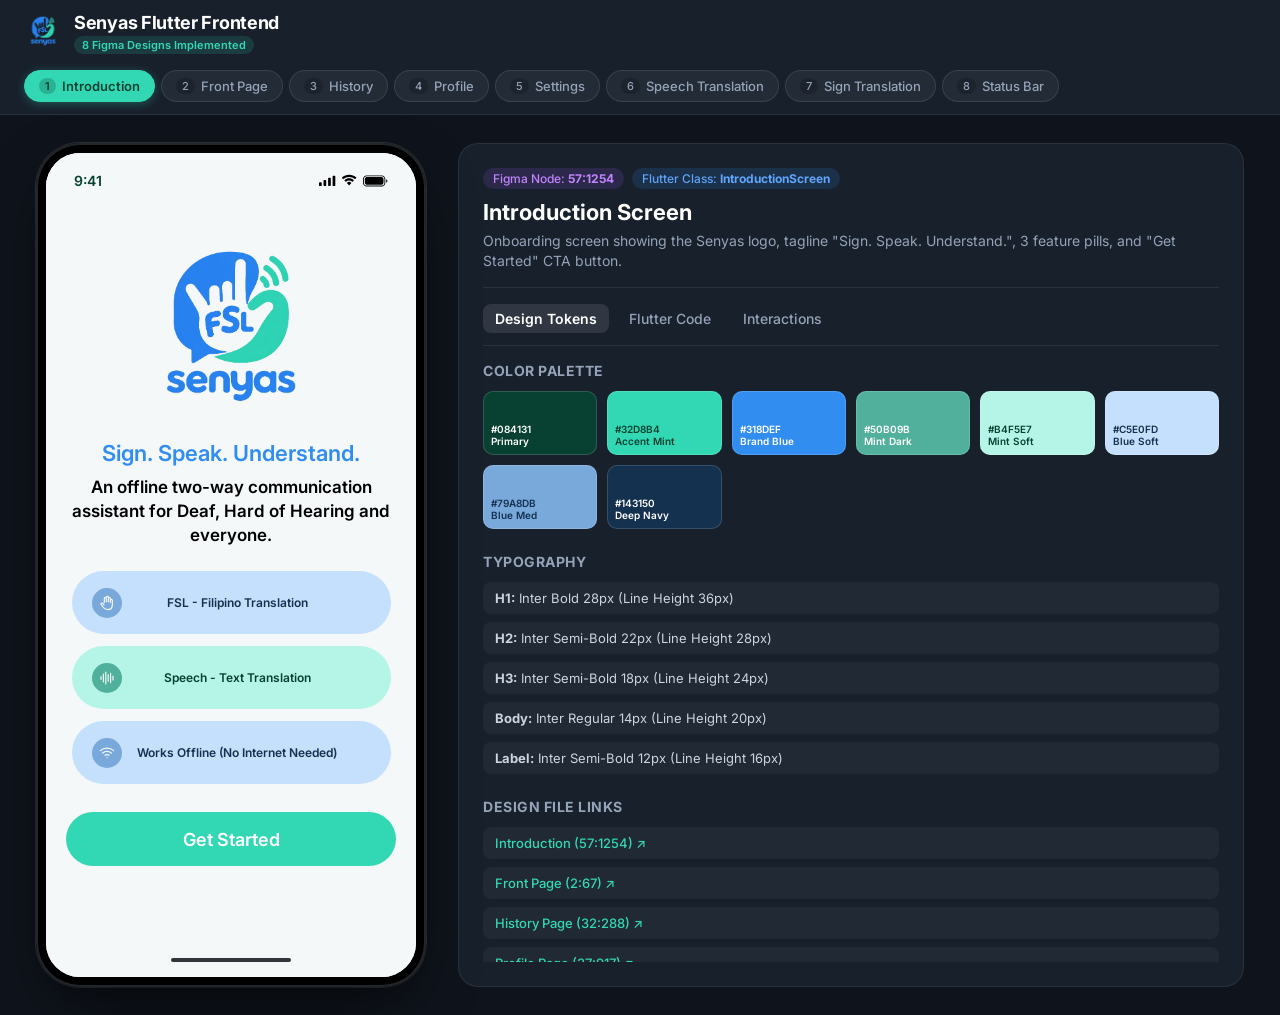
==== web_preview/index.html @ da2458f9 "feat(ui): frontend code" ====
<!DOCTYPE html>
<html lang="en">
<head>
  <meta charset="UTF-8">
  <meta name="viewport" content="width=device-width, initial-scale=1.0">
  <title>Senyas - Flutter Frontend Preview & Figma Designs</title>
  <meta name="description" content="Interactive Flutter frontend preview implementing 8 Figma designs for Senyas - Offline Two-Way Communication Assistant">
  <link rel="preconnect" href="https://fonts.googleapis.com">
  <link rel="preconnect" href="https://fonts.gstatic.com" crossorigin>
  <link href="https://fonts.googleapis.com/css2?family=Inter:wght@400;500;600;700&display=swap" rel="stylesheet">
  <link rel="stylesheet" href="index.css">
</head>
<body>
  <div class="app-layout">
    <!-- Top Navigation Header -->
    <header class="top-bar">
      <div class="brand">
        <div class="brand-icon">
          <img src="../assets/images/senyas_logo.png" alt="Senyas Logo" onerror="this.style.display='none'">
        </div>
        <div class="brand-info">
          <h1>Senyas Flutter Frontend</h1>
          <span class="badge">8 Figma Designs Implemented</span>
        </div>
      </div>
      <div class="screen-selector-bar" id="screen-selector">
        <button class="screen-tab active" data-screen="intro" id="tab-intro">
          <span class="screen-num">1</span> Introduction
        </button>
        <button class="screen-tab" data-screen="home" id="tab-home">
          <span class="screen-num">2</span> Front Page
        </button>
        <button class="screen-tab" data-screen="history" id="tab-history">
          <span class="screen-num">3</span> History
        </button>
        <button class="screen-tab" data-screen="profile" id="tab-profile">
          <span class="screen-num">4</span> Profile
        </button>
        <button class="screen-tab" data-screen="settings" id="tab-settings">
          <span class="screen-num">5</span> Settings
        </button>
        <button class="screen-tab" data-screen="speech" id="tab-speech">
          <span class="screen-num">6</span> Speech Translation
        </button>
        <button class="screen-tab" data-screen="sign" id="tab-sign">
          <span class="screen-num">7</span> Sign Translation
        </button>
        <button class="screen-tab" data-screen="statusbar" id="tab-statusbar">
          <span class="screen-num">8</span> Status Bar
        </button>
      </div>
    </header>

    <!-- Main Content Stage -->
    <main class="preview-stage">
      <!-- Left: Mobile Device Viewport -->
      <div class="device-column">
        <div class="device-frame" id="device-frame">
          <div class="device-screen" id="device-screen">
            <!-- Screen 1: Introduction (57:1254) -->
            <section class="screen-view active" id="screen-intro" data-node="57:1254">
              <div class="ios-status-bar intro-tint">
                <span class="status-time">9:41</span>
                <div class="status-icons">
                  <img src="../assets/icons/ios_signal_green.svg" alt="signal" class="status-icon">
                  <img src="../assets/icons/ios_wifi_green.svg" alt="wifi" class="status-icon">
                  <img src="../assets/icons/ios_battery_green.svg" alt="battery" class="status-battery">
                </div>
              </div>
              <div class="screen-scrollable intro-content">
                <div class="intro-logo-wrap">
                  <img src="../assets/images/senyas_logo.png" alt="Senyas Logo" class="intro-logo">
                </div>
                <h2 class="intro-title">Sign. Speak. Understand.</h2>
                <p class="intro-desc">An offline two-way communication assistant for Deaf, Hard of Hearing and everyone.</p>

                <div class="feature-pills">
                  <div class="pill pill-blue">
                    <div class="pill-icon-circle blue-circle">
                      <img src="../assets/icons/wave.svg" alt="Wave icon">
                    </div>
                    <span class="pill-text blue-text">FSL - Filipino Translation</span>
                  </div>
                  <div class="pill pill-mint">
                    <div class="pill-icon-circle mint-circle">
                      <img src="../assets/icons/spectrum_teal.svg" alt="Spectrum icon">
                    </div>
                    <span class="pill-text mint-text">Speech - Text Translation</span>
                  </div>
                  <div class="pill pill-blue">
                    <div class="pill-icon-circle blue-circle">
                      <img src="../assets/icons/wifi_blue.svg" alt="Wifi icon">
                    </div>
                    <span class="pill-text blue-text">Works Offline (No Internet Needed)</span>
                  </div>
                </div>

                <button class="btn-primary" id="btn-get-started">Get Started</button>
              </div>
              <div class="ios-home-indicator"><div class="indicator-bar"></div></div>
            </section>

            <!-- Screen 2: Front Page / Home (2:67) -->
            <section class="screen-view" id="screen-home" data-node="2:67">
              <div class="ios-status-bar dark-tint">
                <span class="status-time">9:41</span>
                <div class="status-icons">
                  <img src="../assets/icons/ios_signal_dark.svg" alt="signal" class="status-icon">
                  <img src="../assets/icons/ios_wifi_dark.svg" alt="wifi" class="status-icon">
                  <img src="../assets/icons/ios_battery_dark.svg" alt="battery" class="status-battery">
                </div>
              </div>
              <div class="page-header">
                <div class="header-titles">
                  <h2>Senyas</h2>
                  <span class="header-sub">FTL Sign Translator AI</span>
                </div>
                <button class="icon-btn" id="home-ellipsis-btn">
                  <img src="../assets/icons/ellipsis.svg" alt="Options">
                </button>
              </div>
              <div class="screen-scrollable">
                <!-- Featured Banner -->
                <div class="feature-banner" id="banner-sign-quick">
                  <img src="../assets/images/sign_communication.png" alt="Sign communication" class="banner-img">
                  <div class="banner-text">
                    <h3>Sign to translate to<br>FTL</h3>
                    <p>Capture using the camera</p>
                  </div>
                </div>

                <!-- Sign Translation Card Button -->
                <div class="action-card card-mint" id="action-sign">
                  <div class="card-icon-circle mint-deep">
                    <img src="../assets/icons/camera_filled.svg" alt="Camera icon">
                  </div>
                  <div class="card-text">
                    <h4>Sign Translation</h4>
                    <p>Sign to Text</p>
                  </div>
                  <img src="../assets/icons/chevron_next.svg" alt="Next" class="chevron-next">
                </div>

                <!-- Speech Translation Card Button -->
                <div class="action-card card-blue" id="action-speech">
                  <div class="card-icon-circle blue-deep">
                    <img src="../assets/icons/mic_filled.svg" alt="Mic icon">
                  </div>
                  <div class="card-text">
                    <h4 class="blue-text-deep">Speech Translation</h4>
                    <p>Voice to Text</p>
                  </div>
                  <img src="../assets/icons/chevron_next.svg" alt="Next" class="chevron-next">
                </div>
              </div>
              <!-- Bottom Navigation Bar -->
              <div class="bottom-nav">
                <button class="nav-item active" data-nav="home">
                  <img src="../assets/icons/house_active.svg" alt="Home">
                </button>
                <button class="nav-item" data-nav="history">
                  <img src="../assets/icons/history_inactive.svg" alt="History">
                </button>
                <button class="nav-item" data-nav="profile">
                  <img src="../assets/icons/user_inactive.svg" alt="Profile">
                </button>
              </div>
              <div class="ios-home-indicator"><div class="indicator-bar"></div></div>
            </section>

            <!-- Screen 3: History Page (32:288) -->
            <section class="screen-view" id="screen-history" data-node="32:288">
              <div class="ios-status-bar dark-tint">
                <span class="status-time">9:41</span>
                <div class="status-icons">
                  <img src="../assets/icons/ios_signal_dark.svg" alt="signal" class="status-icon">
                  <img src="../assets/icons/ios_wifi_dark.svg" alt="wifi" class="status-icon">
                  <img src="../assets/icons/ios_battery_dark.svg" alt="battery" class="status-battery">
                </div>
              </div>
              <div class="page-header">
                <div class="header-titles">
                  <h2>History</h2>
                </div>
                <button class="icon-btn" id="history-ellipsis-btn">
                  <img src="../assets/icons/ellipsis.svg" alt="Options">
                </button>
              </div>
              <div class="screen-scrollable history-list">
                <!-- History Item 1 -->
                <div class="history-card">
                  <div class="history-icon-circle mint-deep">
                    <img src="../assets/icons/wave_white.svg" alt="Sign icon">
                  </div>
                  <div class="history-info">
                    <span class="history-tag mint-tag">Sign Translation</span>
                    <p class="history-text">Kamusta Ka?</p>
                  </div>
                  <span class="history-time">9:41 PM</span>
                </div>

                <!-- History Item 2 -->
                <div class="history-card">
                  <div class="history-icon-circle blue-deep">
                    <img src="../assets/icons/spectrum_white.svg" alt="Speech icon">
                  </div>
                  <div class="history-info">
                    <span class="history-tag blue-tag">Speech Translation</span>
                    <p class="history-text">Hello, nice to meet you po</p>
                  </div>
                  <span class="history-time">9:40 PM</span>
                </div>

                <!-- History Item 3 -->
                <div class="history-card">
                  <div class="history-icon-circle mint-deep">
                    <img src="../assets/icons/wave_white.svg" alt="Sign icon">
                  </div>
                  <div class="history-info">
                    <span class="history-tag mint-tag">Sign Translation</span>
                    <p class="history-text">Salamat po.</p>
                  </div>
                  <span class="history-time">9:11 PM</span>
                </div>

                <!-- History Item 4 -->
                <div class="history-card">
                  <div class="history-icon-circle blue-deep">
                    <img src="../assets/icons/spectrum_white.svg" alt="Speech icon">
                  </div>
                  <div class="history-info">
                    <span class="history-tag blue-tag">Speech Translation</span>
                    <p class="history-text">Punta lang po kayo sa unang kanto.</p>
                  </div>
                  <span class="history-time">9:11 PM</span>
                </div>

                <!-- History Item 5 -->
                <div class="history-card">
                  <div class="history-icon-circle mint-deep">
                    <img src="../assets/icons/wave_white.svg" alt="Sign icon">
                  </div>
                  <div class="history-info">
                    <span class="history-tag mint-tag">Sign Translation</span>
                    <p class="history-text">Saang kanto po ang karinderya?</p>
                  </div>
                  <span class="history-time">9:41 PM</span>
                </div>
              </div>
              <div class="bottom-nav">
                <button class="nav-item" data-nav="home">
                  <img src="../assets/icons/house_inactive.svg" alt="Home">
                </button>
                <button class="nav-item active" data-nav="history">
                  <img src="../assets/icons/history_active.svg" alt="History">
                </button>
                <button class="nav-item" data-nav="profile">
                  <img src="../assets/icons/user_inactive.svg" alt="Profile">
                </button>
              </div>
              <div class="ios-home-indicator"><div class="indicator-bar"></div></div>
            </section>

            <!-- Screen 4: Profile Page (37:917) -->
            <section class="screen-view" id="screen-profile" data-node="37:917">
              <div class="ios-status-bar dark-tint">
                <span class="status-time">9:41</span>
                <div class="status-icons">
                  <img src="../assets/icons/ios_signal_dark.svg" alt="signal" class="status-icon">
                  <img src="../assets/icons/ios_wifi_dark.svg" alt="wifi" class="status-icon">
                  <img src="../assets/icons/ios_battery_dark.svg" alt="battery" class="status-battery">
                </div>
              </div>
              <div class="page-header">
                <div class="header-titles">
                  <h2>Profile</h2>
                </div>
                <button class="icon-btn" id="profile-ellipsis-btn">
                  <img src="../assets/icons/ellipsis.svg" alt="Options">
                </button>
              </div>
              <div class="screen-scrollable">
                <div class="profile-hero">
                  <img src="../assets/images/senyas_logo.png" alt="Senyas Logo" class="profile-logo">
                  <h3 class="profile-tagline">Sign. Speak. Understand.</h3>
                </div>

                <div class="settings-group">
                  <div class="setting-row" id="profile-about-row">
                    <div class="setting-icon-box">
                      <img src="../assets/icons/about.svg" alt="About">
                    </div>
                    <div class="setting-text">
                      <h5>About Senyas</h5>
                      <p>Version 1.0.0 (Offline)</p>
                    </div>
                    <img src="../assets/icons/chevron_next_alt.svg" alt="Go" class="row-arrow">
                  </div>
                  <div class="setting-row" id="profile-model-row">
                    <div class="setting-icon-box">
                      <img src="../assets/icons/model_gear.svg" alt="Model">
                    </div>
                    <div class="setting-text">
                      <h5>Model Info</h5>
                      <p>Gemma 4 E28 + Whispher</p>
                    </div>
                    <img src="../assets/icons/chevron_next_alt.svg" alt="Go" class="row-arrow">
                  </div>
                  <div class="setting-row" id="profile-device-row">
                    <div class="setting-icon-box">
                      <img src="../assets/icons/device_phone.svg" alt="Device">
                    </div>
                    <div class="setting-text">
                      <h5>Device</h5>
                      <p>Cactus (Android)</p>
                    </div>
                    <img src="../assets/icons/chevron_next_alt.svg" alt="Go" class="row-arrow">
                  </div>
                  <div class="setting-row" id="profile-privacy-row">
                    <div class="setting-icon-box">
                      <img src="../assets/icons/privacy_padlock.svg" alt="Privacy">
                    </div>
                    <div class="setting-text">
                      <h5>Privacy</h5>
                      <p>Your data stays on your device</p>
                    </div>
                    <img src="../assets/icons/chevron_next_alt.svg" alt="Go" class="row-arrow">
                  </div>
                </div>
              </div>
              <div class="bottom-nav">
                <button class="nav-item" data-nav="home">
                  <img src="../assets/icons/house_inactive.svg" alt="Home">
                </button>
                <button class="nav-item" data-nav="history">
                  <img src="../assets/icons/history_inactive.svg" alt="History">
                </button>
                <button class="nav-item active" data-nav="profile">
                  <img src="../assets/icons/user_active.svg" alt="Profile">
                </button>
              </div>
              <div class="ios-home-indicator"><div class="indicator-bar"></div></div>
            </section>

            <!-- Screen 5: Settings Page (36:705) -->
            <section class="screen-view" id="screen-settings" data-node="36:705">
              <div class="ios-status-bar dark-tint">
                <span class="status-time">9:41</span>
                <div class="status-icons">
                  <img src="../assets/icons/ios_signal_dark.svg" alt="signal" class="status-icon">
                  <img src="../assets/icons/ios_wifi_dark.svg" alt="wifi" class="status-icon">
                  <img src="../assets/icons/ios_battery_dark.svg" alt="battery" class="status-battery">
                </div>
              </div>
              <div class="sub-header">
                <button class="back-btn" id="settings-back-btn">
                  <img src="../assets/icons/arrow_back.svg" alt="Back">
                </button>
                <h2>Settings</h2>
              </div>
              <div class="screen-scrollable settings-body">
                <div class="section-block">
                  <h3 class="section-title">Model Management</h3>
                  <p class="section-desc">Automatically loads and unloads models to save VRAM and keep performance fast.</p>
                  <div class="setting-card">
                    <img src="../assets/icons/ai_sparkle.svg" alt="AI Sparkle" class="card-icon">
                    <div class="card-info">
                      <h5>Whisper STT Model</h5>
                      <p>Enable Whisper speech-to-text model management</p>
                    </div>
                    <label class="toggle-switch">
                      <input type="checkbox" id="toggle-whisper">
                      <span class="toggle-slider"></span>
                    </label>
                  </div>
                </div>

                <div class="section-block">
                  <h3 class="section-title">Performance</h3>
                  <p class="section-desc">Settings to optimize and enhance certain feature for lower-end devices</p>
                  <div class="setting-card-group">
                    <div class="setting-row-group">
                      <img src="../assets/icons/speech_bubble.svg" alt="Speech" class="card-icon">
                      <div class="card-info">
                        <h5>Disable Thinking Mode</h5>
                        <p>Lower Latency For Real Time Use</p>
                      </div>
                      <label class="toggle-switch">
                        <input type="checkbox" id="toggle-thinking">
                        <span class="toggle-slider"></span>
                      </label>
                    </div>
                    <div class="group-divider"></div>
                    <div class="setting-row-group">
                      <img src="../assets/icons/gear_settings.svg" alt="Gear" class="card-icon">
                      <div class="card-info">
                        <h5>Optimize Performance</h5>
                        <p>Balanced performance & Memory</p>
                      </div>
                      <label class="toggle-switch">
                        <input type="checkbox" id="toggle-optimize">
                        <span class="toggle-slider"></span>
                      </label>
                    </div>
                  </div>
                </div>
              </div>
              <div class="bottom-nav">
                <button class="nav-item active" data-nav="home">
                  <img src="../assets/icons/house_active.svg" alt="Home">
                </button>
                <button class="nav-item" data-nav="history">
                  <img src="../assets/icons/history_inactive.svg" alt="History">
                </button>
                <button class="nav-item" data-nav="profile">
                  <img src="../assets/icons/user_inactive.svg" alt="Profile">
                </button>
              </div>
              <div class="ios-home-indicator"><div class="indicator-bar"></div></div>
            </section>

            <!-- Screen 6: Speech Translation (32:471) -->
            <section class="screen-view" id="screen-speech" data-node="32:471">
              <div class="ios-status-bar dark-tint">
                <span class="status-time">9:41</span>
                <div class="status-icons">
                  <img src="../assets/icons/ios_signal_dark.svg" alt="signal" class="status-icon">
                  <img src="../assets/icons/ios_wifi_dark.svg" alt="wifi" class="status-icon">
                  <img src="../assets/icons/ios_battery_dark.svg" alt="battery" class="status-battery">
                </div>
              </div>
              <div class="sub-header">
                <button class="back-btn" id="speech-back-btn">
                  <img src="../assets/icons/arrow_back.svg" alt="Back">
                </button>
                <h2>Speech Translation</h2>
              </div>
              <div class="screen-scrollable speech-content">
                <!-- Concentric Mic Animation Area -->
                <div class="mic-concentric-wrap" id="mic-trigger">
                  <div class="mic-ring outer-ring" id="mic-outer"></div>
                  <div class="mic-ring middle-ring" id="mic-middle"></div>
                  <div class="mic-circle" id="mic-inner">
                    <img src="../assets/icons/mic_large.svg" alt="Mic Large">
                  </div>
                </div>

                <h3 class="mic-status-label" id="mic-status-text">Tap to Speak</h3>
                <p class="mic-status-desc">Speak in Filipino or English</p>

                <!-- Translation Result 1 -->
                <div class="speech-bubble-card">
                  <div class="bubble-text">
                    <h4>Hello, how are you today?</h4>
                    <span class="bubble-tag">→ English</span>
                  </div>
                </div>

                <!-- Translation Result 2 -->
                <div class="speech-bubble-card">
                  <div class="bubble-text">
                    <h4>Ano ginagawa mo?</h4>
                    <span class="bubble-tag">→ Filipino</span>
                  </div>
                  <img src="../assets/icons/chevron_next.svg" alt="Next" class="chevron-next">
                </div>

                <div class="down-indicator">∨</div>
              </div>
              <div class="ios-home-indicator"><div class="indicator-bar"></div></div>
            </section>

            <!-- Screen 7: Sign Translation (37:1111) -->
            <section class="screen-view" id="screen-sign" data-node="37:1111">
              <div class="ios-status-bar dark-tint">
                <span class="status-time">9:41</span>
                <div class="status-icons">
                  <img src="../assets/icons/ios_signal_dark.svg" alt="signal" class="status-icon">
                  <img src="../assets/icons/ios_wifi_dark.svg" alt="wifi" class="status-icon">
                  <img src="../assets/icons/ios_battery_dark.svg" alt="battery" class="status-battery">
                </div>
              </div>
              <div class="sub-header">
                <button class="back-btn" id="sign-back-btn">
                  <img src="../assets/icons/arrow_back.svg" alt="Back">
                </button>
                <h2>Sign Translation</h2>
              </div>
              <div class="screen-scrollable sign-content">
                <!-- Camera Viewfinder -->
                <div class="camera-viewport">
                  <div class="reticle-corner top-left"></div>
                  <div class="reticle-corner top-right"></div>
                  <div class="reticle-corner bottom-left"></div>
                  <div class="reticle-corner bottom-right"></div>

                  <div class="camera-simulation" id="camera-simulation">
                    <div class="hand-tracking-icon" id="hand-icon">🤟</div>
                    <span class="camera-overlay-tag" id="hand-status-tag">Hand Tracking Active</span>
                  </div>
                </div>

                <!-- Detecting status indicator -->
                <div class="detecting-row">
                  <div class="pulsing-ring" id="pulse-indicator">
                    <div class="inner-dot"></div>
                  </div>
                  <span id="detecting-text">Detecting Sign...</span>
                </div>

                <!-- Recognized sign card -->
                <div class="recognized-card">
                  <div class="recognized-info">
                    <h4>Kamusta ka?</h4>
                    <p>(How are you?)</p>
                  </div>
                  <button class="speaker-btn" id="speaker-tts-btn" title="Speak translation">
                    <img src="../assets/icons/speaker.svg" alt="Speaker">
                  </button>
                </div>

                <!-- Big Stop Action Button -->
                <div class="stop-action-wrap">
                  <button class="circle-stop-btn" id="btn-toggle-sign-detection" title="Stop / Start Detection">
                    <img src="../assets/icons/stop.svg" alt="Stop" id="stop-icon-img">
                  </button>
                </div>
              </div>
              <div class="ios-home-indicator"><div class="indicator-bar"></div></div>
            </section>

            <!-- Screen 8: Status Bar Standalone Component (32:412) -->
            <section class="screen-view" id="screen-statusbar" data-node="32:412">
              <div class="component-showcase">
                <h3>Figma Node 32:412: Status Bar Component</h3>
                <p>Standalone reusable iOS status bar widget with dynamic themes and pixel-perfect proportions.</p>

                <div class="component-card">
                  <h4>Primary Green Theme (#084131) - Node 32:412 Specification</h4>
                  <div class="ios-status-bar intro-tint showcase-bar">
                    <span class="status-time">9:41</span>
                    <div class="status-icons">
                      <img src="../assets/icons/ios_signal_green.svg" alt="signal" class="status-icon">
                      <img src="../assets/icons/ios_wifi_green.svg" alt="wifi" class="status-icon">
                      <img src="../assets/icons/ios_battery_green.svg" alt="battery" class="status-battery">
                    </div>
                  </div>
                </div>

                <div class="component-card">
                  <h4>Dark Neutral Theme (#30343B) - In-App Standard</h4>
                  <div class="ios-status-bar dark-tint showcase-bar">
                    <span class="status-time">9:41</span>
                    <div class="status-icons">
                      <img src="../assets/icons/ios_signal_dark.svg" alt="signal" class="status-icon">
                      <img src="../assets/icons/ios_wifi_dark.svg" alt="wifi" class="status-icon">
                      <img src="../assets/icons/ios_battery_dark.svg" alt="battery" class="status-battery">
                    </div>
                  </div>
                </div>

                <div class="component-specs">
                  <h5>Flutter Widget Implementation:</h5>
                  <code>SenyasStatusBar(isDark: false, textColor: AppColors.primary)</code>
                  <p class="spec-note">Supports SVG icons, custom time, and automatic brightness switching.</p>
                </div>
              </div>
            </section>
          </div>
        </div>
      </div>

      <!-- Right: Design & Code Inspection Panel -->
      <aside class="inspector-panel">
        <div class="inspector-header">
          <div class="badge-row">
            <span class="tag-figma">Figma Node: <strong id="inspect-node-id">57:1254</strong></span>
            <span class="tag-flutter">Flutter Class: <strong id="inspect-flutter-class">IntroductionScreen</strong></span>
          </div>
          <h2 id="inspect-title">Introduction Screen</h2>
          <p id="inspect-desc">Initial welcome screen with offline features breakdown and onboarding flow.</p>
        </div>

        <div class="inspector-tabs">
          <button class="inspect-tab active" data-tab="tokens">Design Tokens</button>
          <button class="inspect-tab" data-tab="code">Flutter Code</button>
          <button class="inspect-tab" data-tab="flow">Interactions</button>
        </div>

        <div class="inspector-content">
          <!-- Tokens Tab -->
          <div class="tab-pane active" id="pane-tokens">
            <div class="token-group">
              <h4>Color Palette</h4>
              <div class="palette-grid">
                <div class="palette-swatch" style="background:#084131" title="Primary #084131"><span>#084131<br>Primary</span></div>
                <div class="palette-swatch" style="background:#32D8B4; color:#084131" title="Accent #32D8B4"><span>#32D8B4<br>Accent Mint</span></div>
                <div class="palette-swatch" style="background:#318DEF" title="Accent2 #318DEF"><span>#318DEF<br>Brand Blue</span></div>
                <div class="palette-swatch" style="background:#50B09B" title="Accent/2 #50B09B"><span>#50B09B<br>Mint Dark</span></div>
                <div class="palette-swatch" style="background:#B4F5E7; color:#084131" title="Accent/3 #B4F5E7"><span>#B4F5E7<br>Mint Soft</span></div>
                <div class="palette-swatch" style="background:#C5E0FD; color:#143150" title="Accent2/6 #C5E0FD"><span>#C5E0FD<br>Blue Soft</span></div>
                <div class="palette-swatch" style="background:#79A8DB; color:#143150" title="Accent2/4 #79A8DB"><span>#79A8DB<br>Blue Med</span></div>
                <div class="palette-swatch" style="background:#143150" title="Accent2/1 #143150"><span>#143150<br>Deep Navy</span></div>
              </div>
            </div>

            <div class="token-group">
              <h4>Typography</h4>
              <ul class="spec-list">
                <li><strong>H1:</strong> Inter Bold 28px (Line Height 36px)</li>
                <li><strong>H2:</strong> Inter Semi-Bold 22px (Line Height 28px)</li>
                <li><strong>H3:</strong> Inter Semi-Bold 18px (Line Height 24px)</li>
                <li><strong>Body:</strong> Inter Regular 14px (Line Height 20px)</li>
                <li><strong>Label:</strong> Inter Semi-Bold 12px (Line Height 16px)</li>
              </ul>
            </div>

            <div class="token-group">
              <h4>Design File Links</h4>
              <ul class="spec-list">
                <li><a href="https://www.figma.com/design/aIVz9pli871Iiua4myPIUd/Senyas?node-id=57-1254&m=dev" target="_blank" rel="noreferrer">Introduction (57:1254) ↗</a></li>
                <li><a href="https://www.figma.com/design/aIVz9pli871Iiua4myPIUd/Senyas?node-id=2-67&m=dev" target="_blank" rel="noreferrer">Front Page (2:67) ↗</a></li>
                <li><a href="https://www.figma.com/design/aIVz9pli871Iiua4myPIUd/Senyas?node-id=32-288&m=dev" target="_blank" rel="noreferrer">History Page (32:288) ↗</a></li>
                <li><a href="https://www.figma.com/design/aIVz9pli871Iiua4myPIUd/Senyas?node-id=37-917&m=dev" target="_blank" rel="noreferrer">Profile Page (37:917) ↗</a></li>
                <li><a href="https://www.figma.com/design/aIVz9pli871Iiua4myPIUd/Senyas?node-id=36-705&m=dev" target="_blank" rel="noreferrer">Settings Page (36:705) ↗</a></li>
                <li><a href="https://www.figma.com/design/aIVz9pli871Iiua4myPIUd/Senyas?node-id=32-471&m=dev" target="_blank" rel="noreferrer">Speech Translation (32:471) ↗</a></li>
                <li><a href="https://www.figma.com/design/aIVz9pli871Iiua4myPIUd/Senyas?node-id=37-1111&m=dev" target="_blank" rel="noreferrer">Sign Translation (37:1111) ↗</a></li>
                <li><a href="https://www.figma.com/design/aIVz9pli871Iiua4myPIUd/Senyas?node-id=32-412&m=dev" target="_blank" rel="noreferrer">Status Bar (32:412) ↗</a></li>
              </ul>
            </div>
          </div>

          <!-- Code Tab -->
          <div class="tab-pane" id="pane-code">
            <pre><code id="code-snippet">// Flutter Code Snippet will appear here</code></pre>
          </div>

          <!-- Interactions Tab -->
          <div class="tab-pane" id="pane-flow">
            <div class="token-group">
              <h4>Interactive Actions Available in this View:</h4>
              <ul class="spec-list" id="interaction-list">
                <li>Tap <strong>"Get Started"</strong> button to navigate directly to the Main Home Screen.</li>
                <li>Click any tab in the top bar to switch instantly to another Figma design.</li>
                <li>Full interactive state simulation: toggle switches, ripple mic, camera landmark simulation, and text-to-speech audio!</li>
              </ul>
            </div>
          </div>
        </div>
      </aside>
    </main>
  </div>

  <script src="app.js"></script>
</body>
</html>
---- web_preview/index.css ----
/* Senyas Figma Design System CSS */
:root {
  --primary: #084131;
  --accent-mint: #32D8B4;
  --accent-green-dark: #50B09B;
  --accent-green-soft: #B4F5E7;
  --accent-blue: #318DEF;
  --accent-blue-dark: #143150;
  --accent-blue-medium: #4092E9;
  --accent-blue-light: #79A8DB;
  --accent-blue-lighter: #CBDFF3;
  --accent-blue-soft: #C5E0FD;
  --sign-card-bg: rgba(50, 216, 180, 0.32);
  --speech-card-bg: rgba(64, 146, 233, 0.42);
  --bg-white: #FFFFFF;
  --bg-intro: #F4F8F9;
  --border-gray: #E2E4E7;
  --divider-gray: #CDE3EB;
  --text-primary: #000000;
  --text-dark: #30343B;
  --text-secondary: #697174;
  --text-muted: #B2B3B3;
  --nav-active-bg: #F4F5F6;
  --home-indicator: #30343B;
}

* {
  box-sizing: border-box;
  margin: 0;
  padding: 0;
  font-family: 'Inter', -apple-system, BlinkMacSystemFont, "Segoe UI", Roboto, sans-serif;
  -webkit-font-smoothing: antialiased;
}

body {
  background: #0f141c;
  color: #e2e8f0;
  min-height: 100vh;
  overflow-x: hidden;
}

/* App Layout */
.app-layout {
  display: flex;
  flex-direction: column;
  min-height: 100vh;
}

/* Top Navigation Bar */
.top-bar {
  background: #18202c;
  border-bottom: 1px solid rgba(255, 255, 255, 0.08);
  padding: 12px 24px;
  display: flex;
  flex-wrap: wrap;
  align-items: center;
  justify-content: space-between;
  gap: 16px;
  position: sticky;
  top: 0;
  z-index: 100;
}

.brand {
  display: flex;
  align-items: center;
  gap: 12px;
}

.brand-icon img {
  width: 38px;
  height: 38px;
  border-radius: 8px;
}

.brand-info h1 {
  font-size: 18px;
  font-weight: 700;
  color: #ffffff;
  letter-spacing: -0.3px;
}

.brand-info .badge {
  display: inline-block;
  font-size: 11px;
  font-weight: 600;
  background: rgba(50, 216, 180, 0.15);
  color: var(--accent-mint);
  padding: 2px 8px;
  border-radius: 12px;
  margin-top: 2px;
}

.screen-selector-bar {
  display: flex;
  gap: 6px;
  flex-wrap: wrap;
  align-items: center;
}

.screen-tab {
  background: rgba(255, 255, 255, 0.05);
  border: 1px solid rgba(255, 255, 255, 0.1);
  color: #94a3b8;
  font-size: 13px;
  font-weight: 500;
  padding: 7px 14px;
  border-radius: 20px;
  cursor: pointer;
  display: flex;
  align-items: center;
  gap: 6px;
  transition: all 0.2s ease;
}

.screen-tab:hover {
  background: rgba(255, 255, 255, 0.1);
  color: #ffffff;
}

.screen-tab.active {
  background: var(--accent-mint);
  border-color: var(--accent-mint);
  color: var(--primary);
  font-weight: 600;
  box-shadow: 0 2px 10px rgba(50, 216, 180, 0.3);
}

.screen-num {
  font-size: 11px;
  background: rgba(0, 0, 0, 0.18);
  padding: 1px 6px;
  border-radius: 10px;
}

/* Main Preview Stage */
.preview-stage {
  display: grid;
  grid-template-columns: auto 1fr;
  gap: 32px;
  padding: 28px 36px;
  max-width: 1400px;
  margin: 0 auto;
  width: 100%;
}

@media (max-width: 992px) {
  .preview-stage {
    grid-template-columns: 1fr;
    justify-items: center;
    padding: 20px;
  }
}

/* Device Frame Simulation (390 x 844 px) */
.device-column {
  display: flex;
  flex-direction: column;
  align-items: center;
}

.device-frame {
  width: 390px;
  height: 844px;
  background: #000000;
  border-radius: 44px;
  padding: 10px;
  box-shadow: 0 25px 60px -15px rgba(0, 0, 0, 0.7),
              0 0 0 1px rgba(255, 255, 255, 0.12),
              inset 0 0 0 2px #22252a;
  position: relative;
  overflow: hidden;
}

.device-screen {
  width: 100%;
  height: 100%;
  border-radius: 34px;
  overflow: hidden;
  background: #ffffff;
  position: relative;
}

/* Screen View Panels */
.screen-view {
  display: none;
  width: 100%;
  height: 100%;
  flex-direction: column;
  position: absolute;
  top: 0;
  left: 0;
}

.screen-view.active {
  display: flex;
}

/* Reusable iOS Status Bar (Height: 54) */
.ios-status-bar {
  height: 54px;
  width: 100%;
  padding: 0 28px;
  display: flex;
  align-items: center;
  justify-content: space-between;
  flex-shrink: 0;
  z-index: 10;
}

.ios-status-bar.intro-tint {
  background: var(--bg-intro);
  color: var(--primary);
}

.ios-status-bar.dark-tint {
  background: var(--bg-white);
  color: var(--text-dark);
}

.status-time {
  font-size: 14px;
  font-weight: 600;
}

.status-icons {
  display: flex;
  align-items: center;
  gap: 5px;
}

.status-icon {
  width: 17px;
  height: 17px;
}

.status-battery {
  width: 25px;
  height: 17px;
}

/* Screen Scrollable Body */
.screen-scrollable {
  flex: 1;
  overflow-y: auto;
  overflow-x: hidden;
  padding: 12px 24px 20px;
}

.screen-scrollable::-webkit-scrollbar {
  width: 0px;
}

/* iOS Home Indicator (Height: 34) */
.ios-home-indicator {
  height: 34px;
  width: 100%;
  display: flex;
  align-items: center;
  justify-content: center;
  flex-shrink: 0;
}

.indicator-bar {
  width: 120px;
  height: 4px;
  background: var(--home-indicator);
  border-radius: 100px;
}

/* Screen 1: Introduction Styles */
#screen-intro {
  background: var(--bg-intro);
}

.intro-content {
  display: flex;
  flex-direction: column;
  align-items: center;
  text-align: center;
  padding: 10px 20px 20px;
}

.intro-logo-wrap {
  width: 200px;
  height: 200px;
  display: flex;
  align-items: center;
  justify-content: center;
  margin-top: 10px;
}

.intro-logo {
  max-width: 100%;
  max-height: 100%;
  object-fit: contain;
}

.intro-title {
  font-size: 22px;
  font-weight: 600;
  line-height: 28px;
  color: var(--accent-blue);
  margin-top: 12px;
}

.intro-desc {
  font-size: 17px;
  font-weight: 600;
  line-height: 24px;
  color: var(--text-primary);
  margin-top: 8px;
  max-width: 320px;
}

.feature-pills {
  width: 100%;
  display: flex;
  flex-direction: column;
  gap: 12px;
  margin: 24px 0 28px;
  align-items: center;
}

.pill {
  width: 319px;
  height: 63px;
  border-radius: 34px;
  display: flex;
  align-items: center;
  padding: 0 20px;
}

.pill-blue {
  background: var(--accent-blue-soft);
}

.pill-mint {
  background: var(--accent-green-soft);
}

.pill-icon-circle {
  width: 30px;
  height: 30px;
  border-radius: 50%;
  display: flex;
  align-items: center;
  justify-content: center;
  flex-shrink: 0;
}

.blue-circle {
  background: var(--accent-blue-light);
}

.mint-circle {
  background: var(--accent-green-dark);
}

.pill-icon-circle img {
  width: 16px;
  height: 16px;
}

.pill-text {
  flex: 1;
  text-align: center;
  font-size: 12px;
  font-weight: 600;
  margin-right: 18px;
}

.blue-text {
  color: var(--accent-blue-dark);
}

.mint-text {
  color: var(--primary);
}

.btn-primary {
  width: 100%;
  height: 54px;
  background: var(--accent-mint);
  color: #ffffff;
  font-size: 18px;
  font-weight: 600;
  border: none;
  border-radius: 35px;
  cursor: pointer;
  transition: transform 0.15s ease, opacity 0.15s ease;
}

.btn-primary:active {
  transform: scale(0.98);
  opacity: 0.9;
}

/* Screen 2: Front Page / Header (Height: 89) */
.page-header {
  height: 89px;
  width: 100%;
  padding: 0 24px;
  display: flex;
  align-items: center;
  justify-content: space-between;
  border-bottom: 1px solid var(--divider-gray);
  flex-shrink: 0;
  background: var(--bg-white);
}

.header-titles h2 {
  font-size: 28px;
  font-weight: 700;
  line-height: 32px;
  color: var(--text-primary);
}

.header-sub {
  font-size: 12px;
  font-weight: 600;
  color: var(--text-muted);
}

.icon-btn {
  background: none;
  border: none;
  width: 44px;
  height: 44px;
  display: flex;
  align-items: center;
  justify-content: center;
  cursor: pointer;
  border-radius: 50%;
}

/* Featured Banner Card */
.feature-banner {
  height: 156px;
  background: var(--accent-blue-lighter);
  border: 1px solid var(--border-gray);
  border-radius: 16px;
  display: flex;
  align-items: flex-end;
  overflow: hidden;
  cursor: pointer;
  margin-bottom: 20px;
}

.banner-img {
  width: 142px;
  height: 142px;
  object-fit: cover;
  flex-shrink: 0;
}

.banner-text {
  padding: 18px 12px;
}

.banner-text h3 {
  font-size: 18px;
  font-weight: 600;
  line-height: 24px;
  color: var(--text-primary);
}

.banner-text p {
  font-size: 14px;
  color: var(--text-secondary);
  margin-top: 6px;
}

/* Action Cards */
.action-card {
  height: 116px;
  border-radius: 20px;
  display: flex;
  align-items: center;
  padding: 0 24px;
  cursor: pointer;
  margin-bottom: 18px;
  transition: transform 0.15s ease;
}

.action-card:hover {
  transform: translateY(-2px);
}

.card-mint {
  background: var(--sign-card-bg);
}

.card-blue {
  background: var(--speech-card-bg);
}

.card-icon-circle {
  width: 64px;
  height: 64px;
  border-radius: 50%;
  display: flex;
  align-items: center;
  justify-content: center;
  flex-shrink: 0;
}

.mint-deep {
  background: var(--accent-green-dark);
}

.blue-deep {
  background: var(--accent-blue-light);
}

.card-icon-circle img {
  width: 34px;
  height: 34px;
}

.card-text {
  flex: 1;
  margin-left: 16px;
}

.card-text h4 {
  font-size: 18px;
  font-weight: 600;
  color: var(--text-primary);
}

.blue-text-deep {
  color: var(--accent-blue-dark) !important;
}

.card-text p {
  font-size: 14px;
  color: var(--text-secondary);
  margin-top: 4px;
}

.chevron-next {
  width: 20px;
  height: 20px;
}

/* Bottom Navigation Bar (Height: 68) */
.bottom-nav {
  height: 68px;
  width: 100%;
  border-top: 1px solid var(--border-gray);
  display: flex;
  align-items: center;
  justify-content: space-around;
  background: var(--bg-white);
  flex-shrink: 0;
}

.nav-item {
  width: 56px;
  height: 44px;
  border-radius: 12px;
  background: none;
  border: none;
  display: flex;
  align-items: center;
  justify-content: center;
  cursor: pointer;
  transition: background 0.2s ease;
}

.nav-item.active {
  background: var(--nav-active-bg);
}

.nav-item img {
  width: 24px;
  height: 24px;
}

/* Screen 3: History Styles */
.history-card {
  height: 110px;
  border: 1px solid var(--divider-gray);
  border-radius: 20px;
  padding: 12px 18px;
  display: flex;
  align-items: center;
  position: relative;
  margin-bottom: 14px;
  background: var(--bg-white);
  box-shadow: 0 2px 6px rgba(0, 0, 0, 0.03);
}

.history-icon-circle {
  width: 60px;
  height: 60px;
  border-radius: 50%;
  display: flex;
  align-items: center;
  justify-content: center;
  flex-shrink: 0;
}

.history-icon-circle img {
  width: 32px;
  height: 32px;
}

.history-info {
  flex: 1;
  margin-left: 14px;
}

.history-tag {
  font-size: 12px;
  font-weight: 600;
  display: block;
  margin-bottom: 4px;
}

.mint-tag {
  color: var(--primary);
}

.blue-tag {
  color: var(--accent-blue-dark);
}

.history-text {
  font-size: 16px;
  font-weight: 600;
  color: var(--text-primary);
  line-height: 20px;
}

.history-time {
  position: absolute;
  right: 18px;
  bottom: 14px;
  font-size: 12px;
  color: var(--text-secondary);
}

/* Screen 4: Profile Styles */
.profile-hero {
  display: flex;
  flex-direction: column;
  align-items: center;
  padding: 10px 0 20px;
}

.profile-logo {
  width: 140px;
  height: 140px;
  object-fit: contain;
}

.profile-tagline {
  font-size: 18px;
  font-weight: 600;
  color: var(--accent-blue);
  margin-top: 10px;
}

.settings-group {
  border: 1px solid var(--divider-gray);
  border-radius: 20px;
  overflow: hidden;
  background: var(--bg-white);
}

.setting-row {
  display: flex;
  align-items: center;
  padding: 14px 18px;
  border-bottom: 1px solid var(--divider-gray);
  cursor: pointer;
}

.setting-row:last-child {
  border-bottom: none;
}

.setting-row:hover {
  background: #fafbfc;
}

.setting-icon-box {
  width: 38px;
  height: 38px;
  border-radius: 10px;
  background: rgba(197, 224, 253, 0.5);
  display: flex;
  align-items: center;
  justify-content: center;
}

.setting-icon-box img {
  width: 22px;
  height: 22px;
}

.setting-text {
  flex: 1;
  margin-left: 14px;
}

.setting-text h5 {
  font-size: 16px;
  font-weight: 600;
  color: var(--text-primary);
}

.setting-text p {
  font-size: 14px;
  color: var(--text-secondary);
  margin-top: 2px;
}

.row-arrow {
  width: 20px;
  height: 20px;
  opacity: 0.6;
}

/* Screen 5: Settings / Sub-Header */
.sub-header {
  height: 89px;
  width: 100%;
  padding: 0 24px;
  display: flex;
  align-items: center;
  gap: 16px;
  border-bottom: 1px solid var(--divider-gray);
  background: var(--bg-white);
  flex-shrink: 0;
}

.back-btn {
  background: none;
  border: none;
  width: 30px;
  height: 30px;
  display: flex;
  align-items: center;
  justify-content: center;
  cursor: pointer;
}

.back-btn img {
  width: 24px;
  height: 24px;
}

.sub-header h2 {
  font-size: 24px;
  font-weight: 700;
  color: var(--text-primary);
}

.settings-body {
  padding: 16px 24px;
}

.section-block {
  margin-bottom: 24px;
}

.section-title {
  font-size: 18px;
  font-weight: 600;
  color: var(--text-primary);
}

.section-desc {
  font-size: 14px;
  color: var(--text-secondary);
  margin: 4px 0 12px;
  line-height: 19px;
}

.setting-card {
  border: 1px solid var(--divider-gray);
  border-radius: 20px;
  padding: 14px 16px;
  display: flex;
  align-items: center;
  gap: 14px;
}

.setting-card-group {
  border: 1px solid var(--divider-gray);
  border-radius: 20px;
  overflow: hidden;
}

.setting-row-group {
  padding: 14px 16px;
  display: flex;
  align-items: center;
  gap: 14px;
}

.group-divider {
  height: 1px;
  background: var(--divider-gray);
  margin: 0 16px;
}

.card-icon {
  width: 30px;
  height: 30px;
  flex-shrink: 0;
}

.card-info {
  flex: 1;
}

.card-info h5 {
  font-size: 16px;
  font-weight: 600;
  color: var(--text-primary);
}

.card-info p {
  font-size: 13px;
  color: var(--text-secondary);
  margin-top: 2px;
}

/* Toggle Switch (Track 38x24, Thumb 16x16) */
.toggle-switch {
  position: relative;
  display: inline-block;
  width: 38px;
  height: 24px;
  flex-shrink: 0;
}

.toggle-switch input {
  opacity: 0;
  width: 0;
  height: 0;
}

.toggle-slider {
  position: absolute;
  cursor: pointer;
  inset: 0;
  background: #767f8d;
  border-radius: 100px;
  transition: 0.25s;
}

.toggle-slider:before {
  position: absolute;
  content: "";
  height: 16px;
  width: 16px;
  left: 4px;
  bottom: 4px;
  background: white;
  border-radius: 50%;
  transition: 0.25s;
  box-shadow: 0 1px 3px rgba(0, 0, 0, 0.3);
}

.toggle-switch input:checked + .toggle-slider {
  background: var(--accent-mint);
}

.toggle-switch input:checked + .toggle-slider:before {
  transform: translateX(14px);
}

/* Screen 6: Speech Translation Styles */
.speech-content {
  display: flex;
  flex-direction: column;
  align-items: center;
  text-align: center;
}

.mic-concentric-wrap {
  width: 170px;
  height: 170px;
  position: relative;
  display: flex;
  align-items: center;
  justify-content: center;
  margin: 10px 0 16px;
  cursor: pointer;
}

.mic-ring {
  position: absolute;
  border-radius: 50%;
  transition: transform 0.4s ease;
}

.outer-ring {
  width: 137px;
  height: 137px;
  background: #E2F0FD;
}

.middle-ring {
  width: 113px;
  height: 113px;
  background: #BADCF9;
}

.mic-circle {
  width: 94px;
  height: 94px;
  border-radius: 50%;
  background: var(--accent-blue-dark);
  display: flex;
  align-items: center;
  justify-content: center;
  box-shadow: 0 4px 12px rgba(0, 0, 0, 0.15);
  position: relative;
  z-index: 2;
  transition: background 0.3s ease;
}

.mic-circle img {
  width: 44px;
  height: 44px;
  filter: brightness(0) invert(1);
}

.mic-concentric-wrap.listening .outer-ring {
  animation: pulse-ring 1.4s infinite ease-in-out;
}

.mic-concentric-wrap.listening .middle-ring {
  animation: pulse-ring 1.4s infinite ease-in-out 0.2s;
}

.mic-concentric-wrap.listening .mic-circle {
  background: var(--primary);
}

@keyframes pulse-ring {
  0% { transform: scale(0.95); opacity: 0.7; }
  50% { transform: scale(1.12); opacity: 1; }
  100% { transform: scale(0.95); opacity: 0.7; }
}

.mic-status-label {
  font-size: 18px;
  font-weight: 600;
  color: var(--text-primary);
}

.mic-status-desc {
  font-size: 14px;
  color: var(--text-secondary);
  margin: 4px 0 24px;
}

.speech-bubble-card {
  width: 100%;
  height: 116px;
  background: var(--accent-blue-soft);
  border-radius: 20px;
  padding: 20px 24px;
  display: flex;
  align-items: center;
  text-align: left;
  margin-bottom: 14px;
}

.bubble-text h4 {
  font-size: 18px;
  font-weight: 600;
  color: var(--text-primary);
}

.bubble-tag {
  font-size: 14px;
  color: var(--text-secondary);
  margin-top: 6px;
  display: block;
}

.down-indicator {
  font-size: 22px;
  color: var(--text-secondary);
  margin-top: 10px;
}

/* Screen 7: Sign Translation Styles */
.sign-content {
  padding: 10px 24px 20px;
}

.camera-viewport {
  width: 100%;
  height: 326px;
  background: #5A5D62;
  border-radius: 20px;
  position: relative;
  overflow: hidden;
  box-shadow: 0 4px 12px rgba(0, 0, 0, 0.15);
}

.camera-simulation {
  width: 100%;
  height: 100%;
  display: flex;
  flex-direction: column;
  align-items: center;
  justify-content: center;
  gap: 12px;
}

.hand-tracking-icon {
  font-size: 90px;
  filter: drop-shadow(0 4px 8px rgba(0,0,0,0.4));
  animation: float 2s infinite ease-in-out;
}

@keyframes float {
  0% { transform: translateY(0px) rotate(0deg); }
  50% { transform: translateY(-8px) rotate(3deg); }
  100% { transform: translateY(0px) rotate(0deg); }
}

.camera-overlay-tag {
  color: #ffffff;
  font-size: 14px;
  font-weight: 500;
  background: rgba(0, 0, 0, 0.4);
  padding: 4px 12px;
  border-radius: 12px;
}

.reticle-corner {
  position: absolute;
  width: 20px;
  height: 20px;
}

.top-left { top: 16px; left: 16px; border-top: 3px solid var(--accent-mint); border-left: 3px solid var(--accent-mint); }
.top-right { top: 16px; right: 16px; border-top: 3px solid var(--accent-mint); border-right: 3px solid var(--accent-mint); }
.bottom-left { bottom: 16px; left: 16px; border-bottom: 3px solid var(--accent-mint); border-left: 3px solid var(--accent-mint); }
.bottom-right { bottom: 16px; right: 16px; border-bottom: 3px solid var(--accent-mint); border-right: 3px solid var(--accent-mint); }

.detecting-row {
  display: flex;
  align-items: center;
  gap: 10px;
  margin: 14px 4px;
  font-size: 14px;
  color: var(--text-secondary);
}

.pulsing-ring {
  width: 14px;
  height: 14px;
  border-radius: 50%;
  border: 2px solid var(--accent-green-dark);
  display: flex;
  align-items: center;
  justify-content: center;
  animation: pulse-dot 1.2s infinite;
}

.inner-dot {
  width: 5px;
  height: 5px;
  border-radius: 50%;
  background: var(--accent-green-dark);
}

@keyframes pulse-dot {
  0% { transform: scale(0.9); opacity: 0.5; }
  50% { transform: scale(1.15); opacity: 1; }
  100% { transform: scale(0.9); opacity: 0.5; }
}

.recognized-card {
  height: 116px;
  background: var(--accent-green-soft);
  border-radius: 20px;
  padding: 20px 24px;
  display: flex;
  align-items: center;
  justify-content: space-between;
}

.recognized-info h4 {
  font-size: 18px;
  font-weight: 700;
  color: var(--text-primary);
}

.recognized-info p {
  font-size: 14px;
  color: var(--text-secondary);
  margin-top: 4px;
}

.speaker-btn {
  width: 48px;
  height: 48px;
  border-radius: 50%;
  background: var(--accent-green-dark);
  border: none;
  display: flex;
  align-items: center;
  justify-content: center;
  cursor: pointer;
  box-shadow: 0 2px 6px rgba(0, 0, 0, 0.15);
  transition: transform 0.15s ease;
}

.speaker-btn:hover {
  transform: scale(1.05);
}

.speaker-btn img {
  width: 24px;
  height: 24px;
  filter: brightness(0) invert(1);
}

.stop-action-wrap {
  display: flex;
  justify-content: center;
  margin-top: 24px;
}

.circle-stop-btn {
  width: 60px;
  height: 60px;
  border-radius: 50%;
  background: var(--accent-green-dark);
  border: none;
  display: flex;
  align-items: center;
  justify-content: center;
  cursor: pointer;
  box-shadow: 0 4px 10px rgba(0, 0, 0, 0.2);
  transition: transform 0.15s ease, background 0.2s ease;
}

.circle-stop-btn:active {
  transform: scale(0.94);
}

.circle-stop-btn img {
  width: 26px;
  height: 26px;
  filter: brightness(0) invert(1);
}

/* Screen 8: Status Bar Component Showcase */
.component-showcase {
  padding: 24px;
  height: 100%;
  overflow-y: auto;
  background: #f8fafc;
}

.component-showcase h3 {
  font-size: 18px;
  font-weight: 700;
  color: var(--text-primary);
}

.component-showcase p {
  font-size: 14px;
  color: var(--text-secondary);
  margin: 6px 0 20px;
}

.component-card {
  background: white;
  border-radius: 16px;
  border: 1px solid var(--border-gray);
  padding: 16px;
  margin-bottom: 20px;
}

.component-card h4 {
  font-size: 13px;
  font-weight: 600;
  color: var(--text-secondary);
  margin-bottom: 12px;
}

.showcase-bar {
  border: 1px dashed #cbd5e1;
  border-radius: 12px;
}

.component-specs {
  background: #1e293b;
  color: #e2e8f0;
  padding: 16px;
  border-radius: 14px;
}

.component-specs h5 {
  font-size: 12px;
  color: #94a3b8;
  margin-bottom: 6px;
  text-transform: uppercase;
}

.component-specs code {
  color: var(--accent-mint);
  font-family: monospace;
  font-size: 12px;
}

.spec-note {
  font-size: 12px;
  color: #94a3b8;
  margin-top: 8px;
}

/* Inspector Panel (Right) */
.inspector-panel {
  background: #18202c;
  border-radius: 20px;
  border: 1px solid rgba(255, 255, 255, 0.08);
  padding: 24px;
  display: flex;
  flex-direction: column;
  height: 844px;
  overflow: hidden;
}

.inspector-header {
  border-bottom: 1px solid rgba(255, 255, 255, 0.08);
  padding-bottom: 16px;
}

.badge-row {
  display: flex;
  gap: 8px;
  margin-bottom: 10px;
  flex-wrap: wrap;
}

.tag-figma {
  background: rgba(162, 89, 255, 0.15);
  color: #c084fc;
  font-size: 12px;
  padding: 3px 10px;
  border-radius: 12px;
  font-weight: 500;
}

.tag-flutter {
  background: rgba(49, 141, 239, 0.15);
  color: #60a5fa;
  font-size: 12px;
  padding: 3px 10px;
  border-radius: 12px;
  font-weight: 500;
}

.inspector-header h2 {
  font-size: 22px;
  font-weight: 700;
  color: #ffffff;
}

.inspector-header p {
  font-size: 14px;
  color: #94a3b8;
  margin-top: 6px;
  line-height: 20px;
}

.inspector-tabs {
  display: flex;
  gap: 8px;
  padding: 16px 0 12px;
  border-bottom: 1px solid rgba(255, 255, 255, 0.08);
}

.inspect-tab {
  background: none;
  border: none;
  color: #94a3b8;
  font-size: 14px;
  font-weight: 500;
  padding: 6px 12px;
  border-radius: 8px;
  cursor: pointer;
  transition: all 0.2s;
}

.inspect-tab.active {
  background: rgba(255, 255, 255, 0.1);
  color: #ffffff;
  font-weight: 600;
}

.inspector-content {
  flex: 1;
  overflow-y: auto;
  padding: 16px 0;
}

.tab-pane {
  display: none;
}

.tab-pane.active {
  display: block;
}

.token-group {
  margin-bottom: 24px;
}

.token-group h4 {
  font-size: 14px;
  color: #94a3b8;
  text-transform: uppercase;
  letter-spacing: 0.5px;
  margin-bottom: 12px;
}

.palette-grid {
  display: grid;
  grid-template-columns: repeat(auto-fill, minmax(100px, 1fr));
  gap: 10px;
}

.palette-swatch {
  height: 64px;
  border-radius: 10px;
  padding: 8px;
  display: flex;
  align-items: flex-end;
  color: white;
  font-size: 10px;
  font-weight: 600;
  line-height: 12px;
  box-shadow: inset 0 0 0 1px rgba(255, 255, 255, 0.15);
}

.spec-list {
  list-style: none;
  display: flex;
  flex-direction: column;
  gap: 8px;
}

.spec-list li {
  font-size: 13px;
  color: #cbd5e1;
  background: rgba(255, 255, 255, 0.04);
  padding: 8px 12px;
  border-radius: 8px;
}

.spec-list a {
  color: var(--accent-mint);
  text-decoration: none;
  font-weight: 500;
}

.spec-list a:hover {
  text-decoration: underline;
}

#pane-code pre {
  background: #0f172a;
  padding: 16px;
  border-radius: 12px;
  overflow-x: auto;
  font-size: 12px;
  color: #e2e8f0;
  border: 1px solid rgba(255, 255, 255, 0.06);
  max-height: 600px;
}
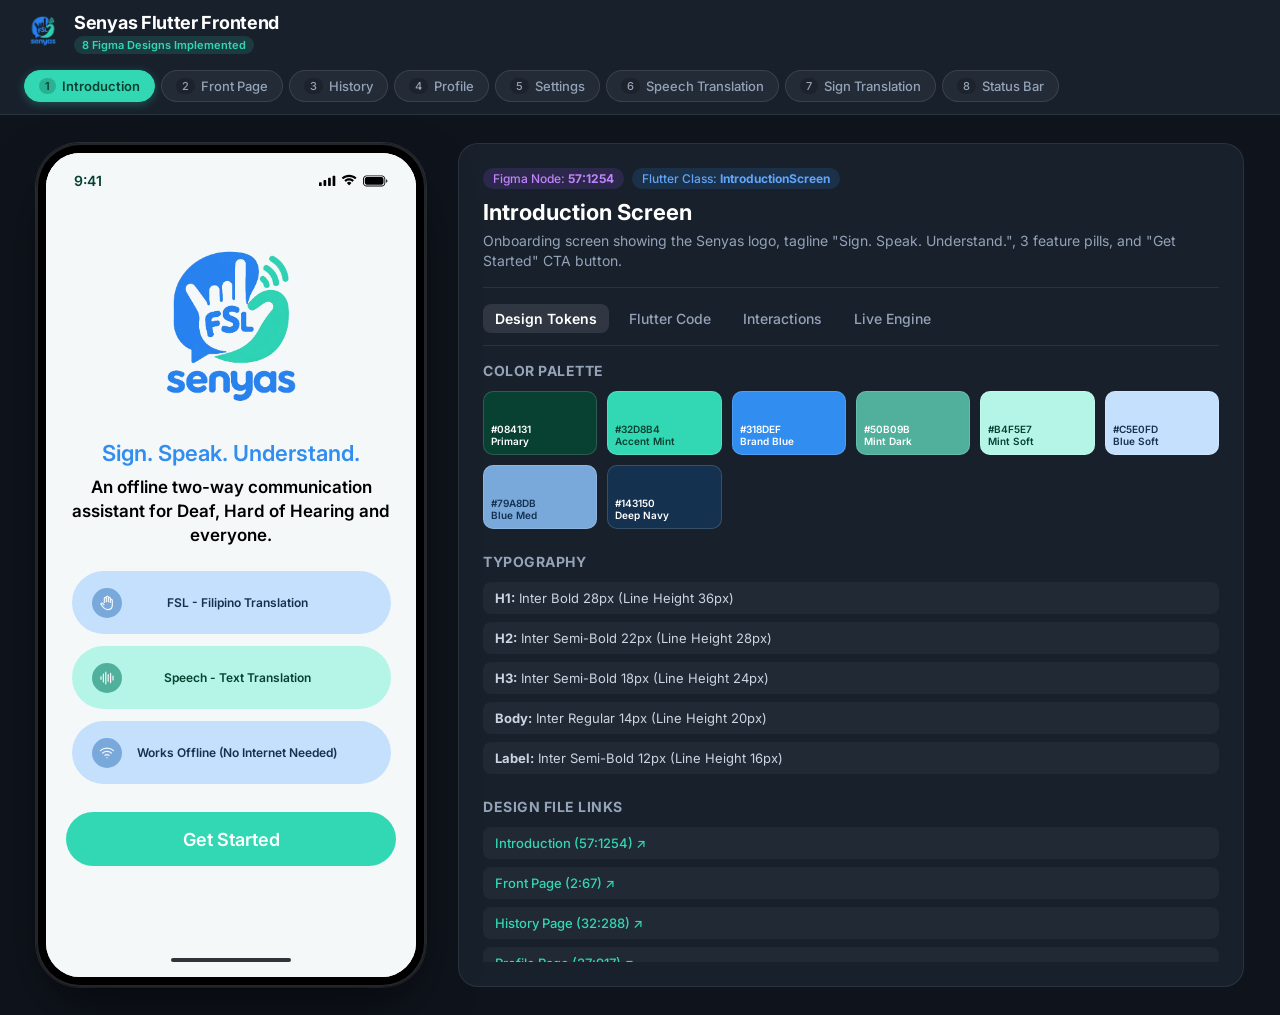
==== commit e6064be7: "feat(backend): backend" ====
--- a/web_preview/index.html
+++ b/web_preview/index.html
@@ -446,23 +446,16 @@
                 </div>
 
                 <h3 class="mic-status-label" id="mic-status-text">Tap to Speak</h3>
-                <p class="mic-status-desc">Speak in Filipino or English</p>
-
-                <!-- Translation Result 1 -->
-                <div class="speech-bubble-card">
-                  <div class="bubble-text">
-                    <h4>Hello, how are you today?</h4>
-                    <span class="bubble-tag">→ English</span>
-                  </div>
-                </div>
-
-                <!-- Translation Result 2 -->
-                <div class="speech-bubble-card">
-                  <div class="bubble-text">
-                    <h4>Ano ginagawa mo?</h4>
-                    <span class="bubble-tag">→ Filipino</span>
-                  </div>
-                  <img src="../assets/icons/chevron_next.svg" alt="Next" class="chevron-next">
+                <p class="mic-status-desc" id="mic-status-desc">Speak in Filipino or English</p>
+                <p class="mic-interim" id="speech-interim"></p>
+
+                <!-- Live results -->
+                <div id="speech-results"></div>
+
+                <!-- Typed fallback when SpeechRecognition is unavailable -->
+                <div class="speech-fallback" id="speech-fallback" style="display:none">
+                  <input type="text" id="speech-typed-input"
+                    placeholder="No mic/STT — type what was spoken, press Enter">
                 </div>
 
                 <div class="down-indicator">∨</div>
@@ -487,7 +480,7 @@
                 <h2>Sign Translation</h2>
               </div>
               <div class="screen-scrollable sign-content">
-                <!-- Camera Viewfinder -->
+                <!-- Camera Viewfinder: REAL webcam + MediaPipe landmarks -->
                 <div class="camera-viewport">
                   <div class="reticle-corner top-left"></div>
                   <div class="reticle-corner top-right"></div>
@@ -495,8 +488,9 @@
                   <div class="reticle-corner bottom-right"></div>
 
                   <div class="camera-simulation" id="camera-simulation">
-                    <div class="hand-tracking-icon" id="hand-icon">🤟</div>
-                    <span class="camera-overlay-tag" id="hand-status-tag">Hand Tracking Active</span>
+                    <video id="cam-video" class="cam-live" autoplay playsinline muted></video>
+                    <canvas id="cam-canvas" class="cam-live"></canvas>
+                    <span class="camera-overlay-tag" id="hand-status-tag">Starting camera…</span>
                   </div>
                 </div>
 
@@ -508,16 +502,25 @@
                   <span id="detecting-text">Detecting Sign...</span>
                 </div>
 
-                <!-- Recognized sign card -->
+                <!-- Committed glosses (phrase buffer) -->
+                <div class="gloss-tray" id="gloss-tray"></div>
+
+                <!-- Recognized sign card (live) -->
                 <div class="recognized-card">
                   <div class="recognized-info">
-                    <h4>Kamusta ka?</h4>
-                    <p>(How are you?)</p>
+                    <h4 id="recognized-main">—</h4>
+                    <p id="recognized-sub">Sign one of the gestures below</p>
                   </div>
                   <button class="speaker-btn" id="speaker-tts-btn" title="Speak translation">
                     <img src="../assets/icons/speaker.svg" alt="Speaker">
                   </button>
                 </div>
+
+                <!-- Demo vocabulary cheat sheet -->
+                <details class="vocab-sheet">
+                  <summary>Demo sign vocabulary (7 gestures)</summary>
+                  <ul id="vocab-list"></ul>
+                </details>
 
                 <!-- Big Stop Action Button -->
                 <div class="stop-action-wrap">
@@ -585,6 +588,7 @@
           <button class="inspect-tab active" data-tab="tokens">Design Tokens</button>
           <button class="inspect-tab" data-tab="code">Flutter Code</button>
           <button class="inspect-tab" data-tab="flow">Interactions</button>
+          <button class="inspect-tab" data-tab="engine">Live Engine</button>
         </div>
 
         <div class="inspector-content">
@@ -633,6 +637,20 @@
           <!-- Code Tab -->
           <div class="tab-pane" id="pane-code">
             <pre><code id="code-snippet">// Flutter Code Snippet will appear here</code></pre>
+          </div>
+
+          <!-- Live Engine Tab -->
+          <div class="tab-pane" id="pane-engine">
+            <div class="token-group">
+              <h4>Model Router State</h4>
+              <div class="engine-state" id="engine-state">Router: IDLE</div>
+              <div class="engine-models" id="engine-models"></div>
+              <div class="engine-mem" id="engine-mem"></div>
+            </div>
+            <div class="token-group">
+              <h4>Engine Log</h4>
+              <div class="engine-log" id="engine-log"></div>
+            </div>
           </div>
 
           <!-- Interactions Tab -->
@@ -651,6 +669,9 @@
     </main>
   </div>
 
+  <script src="engine.js"></script>
+  <script src="sign_pipeline.js"></script>
+  <script src="speech_pipeline.js"></script>
   <script src="app.js"></script>
 </body>
 </html>
--- a/web_preview/index.css
+++ b/web_preview/index.css
@@ -1385,3 +1385,116 @@
   border: 1px solid rgba(255, 255, 255, 0.06);
   max-height: 600px;
 }
+
+/* ================= LIVE MVP ADDITIONS ================= */
+.cam-live {
+  position: absolute;
+  inset: 0;
+  width: 100%;
+  height: 100%;
+  object-fit: cover;
+  transform: scaleX(-1); /* mirror selfie view */
+}
+#cam-canvas { pointer-events: none; }
+
+.camera-simulation .camera-overlay-tag {
+  position: absolute;
+  bottom: 14px;
+  left: 50%;
+  transform: translateX(-50%);
+  z-index: 2;
+  white-space: nowrap;
+}
+
+.gloss-tray {
+  display: flex;
+  flex-wrap: wrap;
+  align-items: center;
+  gap: 6px;
+  min-height: 0;
+  margin: 0 4px 8px;
+}
+.gloss-chip {
+  background: var(--accent-green-dark, #50B09B);
+  color: #fff;
+  font-size: 12px;
+  font-weight: 600;
+  padding: 3px 10px;
+  border-radius: 10px;
+  letter-spacing: 0.4px;
+}
+.gloss-hint { font-size: 11px; color: var(--text-secondary); font-style: italic; }
+
+.vocab-sheet {
+  margin: 14px 4px 0;
+  font-size: 12px;
+  color: var(--text-secondary);
+}
+.vocab-sheet summary { cursor: pointer; font-weight: 600; }
+.vocab-sheet ul { margin: 8px 0 0; padding-left: 8px; list-style: none; }
+.vocab-sheet li { padding: 3px 0; }
+
+.mic-interim {
+  min-height: 20px;
+  font-size: 14px;
+  font-style: italic;
+  color: var(--accent-blue, #318DEF);
+  margin: 0 0 8px;
+  text-align: center;
+}
+#speech-results { width: 100%; }
+.bubble-raw {
+  font-size: 12px;
+  color: var(--text-secondary);
+  margin-top: 4px;
+  font-style: italic;
+}
+.speech-bubble-card { height: auto; min-height: 96px; }
+
+.speech-fallback {
+  width: 100%;
+  margin-top: 8px;
+}
+.speech-fallback input {
+  width: 100%;
+  padding: 12px 16px;
+  border: 2px solid var(--accent-blue-soft, #C5E0FD);
+  border-radius: 14px;
+  font-family: Inter, sans-serif;
+  font-size: 14px;
+  outline: none;
+}
+
+/* Live Engine inspector pane */
+.engine-state {
+  font-size: 14px;
+  padding: 8px 12px;
+  background: #0f172a;
+  color: #7dd3fc;
+  border-radius: 8px;
+  font-family: monospace;
+}
+.engine-models { display: flex; flex-direction: column; gap: 4px; margin-top: 8px; }
+.eng-model {
+  font-family: monospace;
+  font-size: 12px;
+  color: #64748b;
+}
+.eng-model.on { color: #34d399; }
+.engine-mem { font-family: monospace; font-size: 12px; color: #94a3b8; margin-top: 6px; }
+.engine-log {
+  max-height: 300px;
+  overflow-y: auto;
+  background: #0f172a;
+  border-radius: 8px;
+  padding: 8px;
+  font-family: monospace;
+  font-size: 11px;
+  line-height: 1.6;
+}
+.eng-log-line { color: #cbd5e1; white-space: pre-wrap; }
+.eng-log-line.eng-model { color: #c084fc; }
+.eng-log-line.eng-router { color: #7dd3fc; }
+.eng-log-line.eng-vision { color: #34d399; }
+.eng-log-line.eng-speech { color: #fbbf24; }
+.eng-log-line.eng-error { color: #f87171; }
